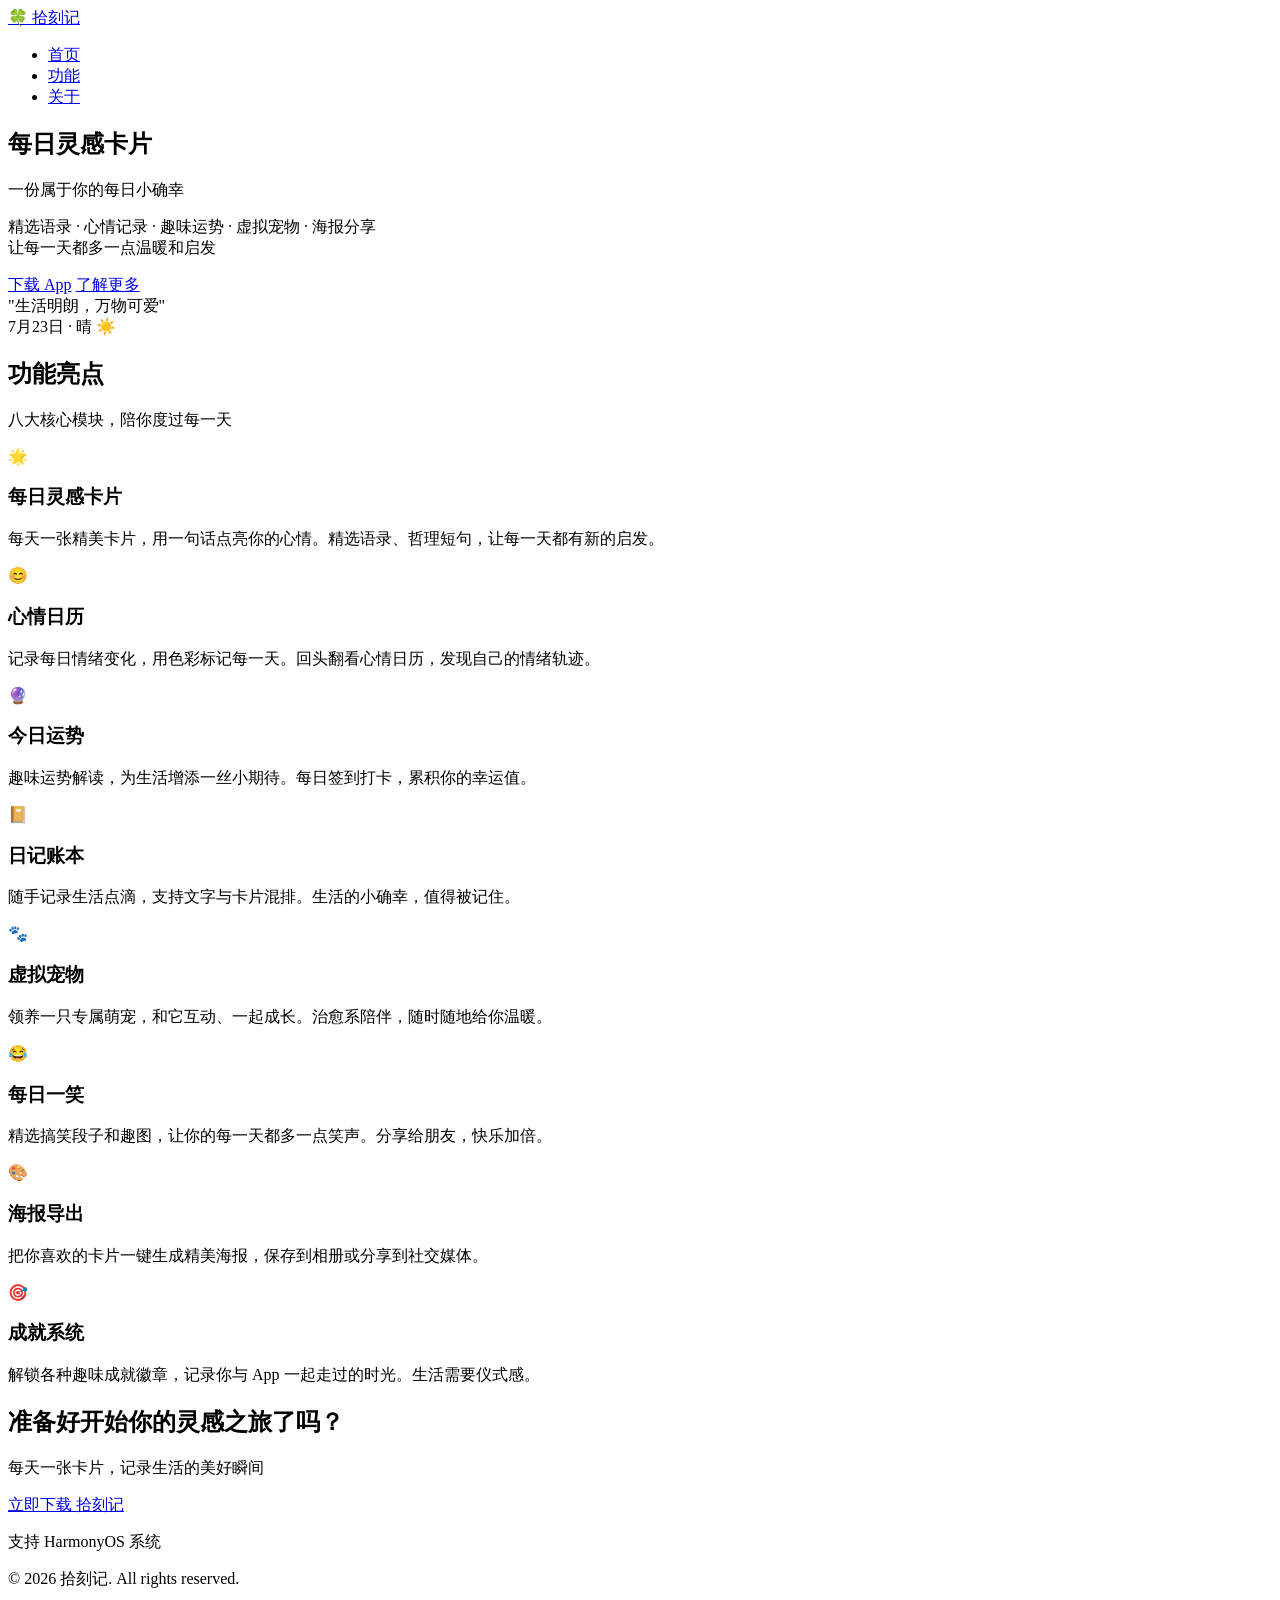
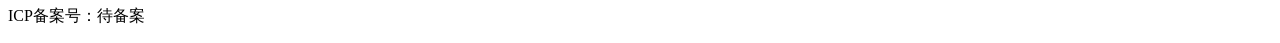
==== index.html @ 825a73a0 "Add index.html" ====
<!DOCTYPE html>
<html lang="zh-CN">
<head>
    <meta charset="UTF-8">
    <meta name="viewport" content="width=device-width, initial-scale=1.0">
    <title>首页 - 拾刻记 - 每日灵感卡片</title>
    <link rel="stylesheet" href="static/css/style.css">
</head>
<body>
    <nav class="navbar">
        <div class="container nav-inner">
            <a href="/" class="logo">🍀 拾刻记</a>
            <ul class="nav-links">
                <li><a href="/">首页</a></li>
                <li><a href="#features">功能</a></li>
                <li><a href="#about">关于</a></li>
            </ul>
        </div>
    </nav>

    <main>
<!-- Hero -->
<section class="hero">
    <div class="container">
        <div class="hero-content">
            <div class="hero-text">
                <h1>每日灵感卡片</h1>
                <p class="hero-subtitle">一份属于你的每日小确幸</p>
                <p class="hero-desc">精选语录 · 心情记录 · 趣味运势 · 虚拟宠物 · 海报分享<br>让每一天都多一点温暖和启发</p>
                <div class="hero-buttons">
                    <a href="#" class="btn btn-primary" onclick="alert('即将上线华为应用商城，敬请期待！');return false">下载 App</a>
                    <a href="#features" class="btn btn-outline">了解更多</a>
                </div>
            </div>
            <div class="hero-visual">
                <div class="app-preview">
                    <div class="phone-mockup">
                        <div class="phone-screen">
                            <div class="preview-card">
                                <div class="preview-quote">"生活明朗，万物可爱"</div>
                                <div class="preview-date">7月23日 · 晴 ☀️</div>
                            </div>
                        </div>
                    </div>
                </div>
            </div>
        </div>
    </div>
</section>

<!-- Features -->
<section id="features" class="features">
    <div class="container">
        <h2 class="section-title">功能亮点</h2>
        <p class="section-subtitle">八大核心模块，陪你度过每一天</p>
        <div class="feature-grid">
            <div class="feature-card">
                <span class="feature-icon">🌟</span>
                <h3>每日灵感卡片</h3>
                <p>每天一张精美卡片，用一句话点亮你的心情。精选语录、哲理短句，让每一天都有新的启发。</p>
            </div>
            <div class="feature-card">
                <span class="feature-icon">😊</span>
                <h3>心情日历</h3>
                <p>记录每日情绪变化，用色彩标记每一天。回头翻看心情日历，发现自己的情绪轨迹。</p>
            </div>
            <div class="feature-card">
                <span class="feature-icon">🔮</span>
                <h3>今日运势</h3>
                <p>趣味运势解读，为生活增添一丝小期待。每日签到打卡，累积你的幸运值。</p>
            </div>
            <div class="feature-card">
                <span class="feature-icon">📔</span>
                <h3>日记账本</h3>
                <p>随手记录生活点滴，支持文字与卡片混排。生活的小确幸，值得被记住。</p>
            </div>
            <div class="feature-card">
                <span class="feature-icon">🐾</span>
                <h3>虚拟宠物</h3>
                <p>领养一只专属萌宠，和它互动、一起成长。治愈系陪伴，随时随地给你温暖。</p>
            </div>
            <div class="feature-card">
                <span class="feature-icon">😂</span>
                <h3>每日一笑</h3>
                <p>精选搞笑段子和趣图，让你的每一天都多一点笑声。分享给朋友，快乐加倍。</p>
            </div>
            <div class="feature-card">
                <span class="feature-icon">🎨</span>
                <h3>海报导出</h3>
                <p>把你喜欢的卡片一键生成精美海报，保存到相册或分享到社交媒体。</p>
            </div>
            <div class="feature-card">
                <span class="feature-icon">🎯</span>
                <h3>成就系统</h3>
                <p>解锁各种趣味成就徽章，记录你与 App 一起走过的时光。生活需要仪式感。</p>
            </div>
        </div>
    </div>
</section>

<!-- CTA -->
<section class="cta">
    <div class="container">
        <h2>准备好开始你的灵感之旅了吗？</h2>
        <p>每天一张卡片，记录生活的美好瞬间</p>
        <a href="#" class="btn btn-primary btn-lg" onclick="alert('即将上线华为应用商城，敬请期待！');return false">立即下载 拾刻记</a>
        <p class="cta-note">支持 HarmonyOS 系统</p>
    </div>
</section>
    </main>

    <footer class="footer" id="about">
        <div class="container">
            <p>&copy; 2026 拾刻记. All rights reserved.</p>
            <p class="icp">ICP备案号：待备案</p>
        </div>
    </footer>
</body>
</html>
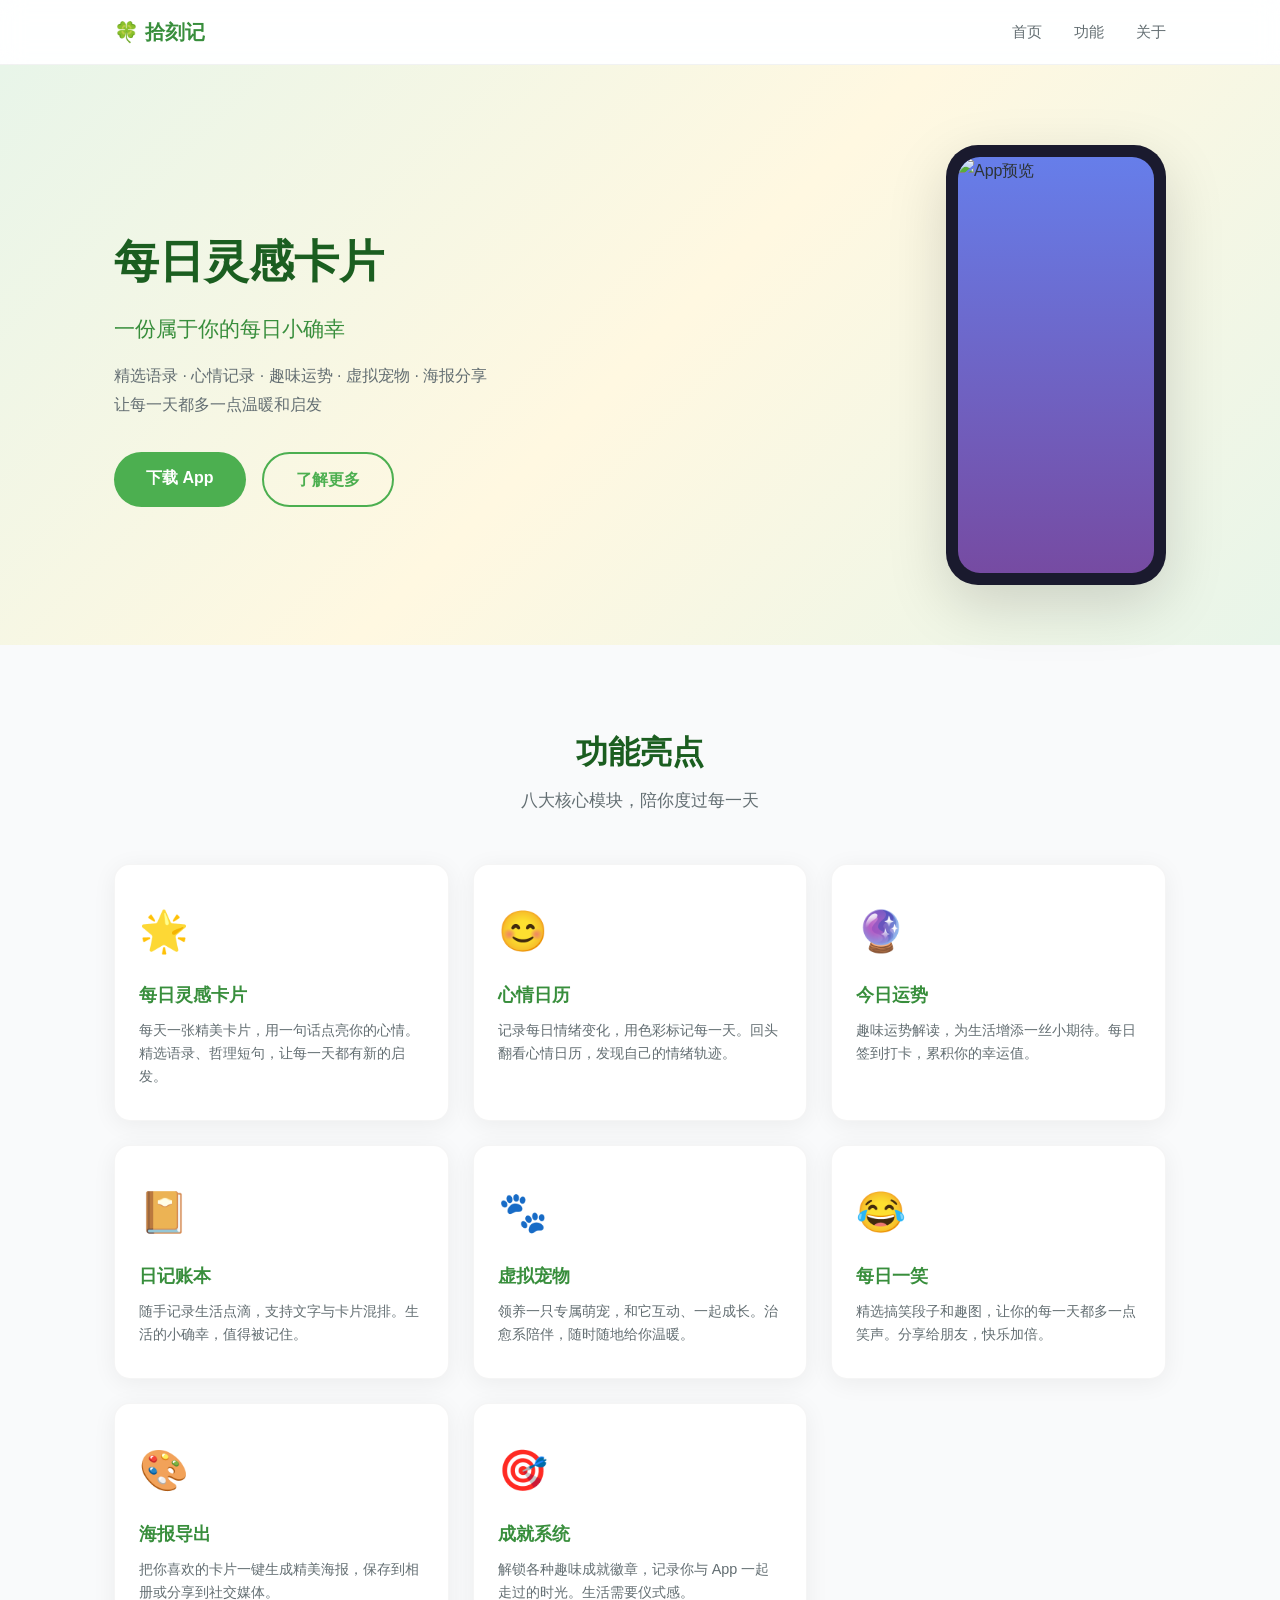
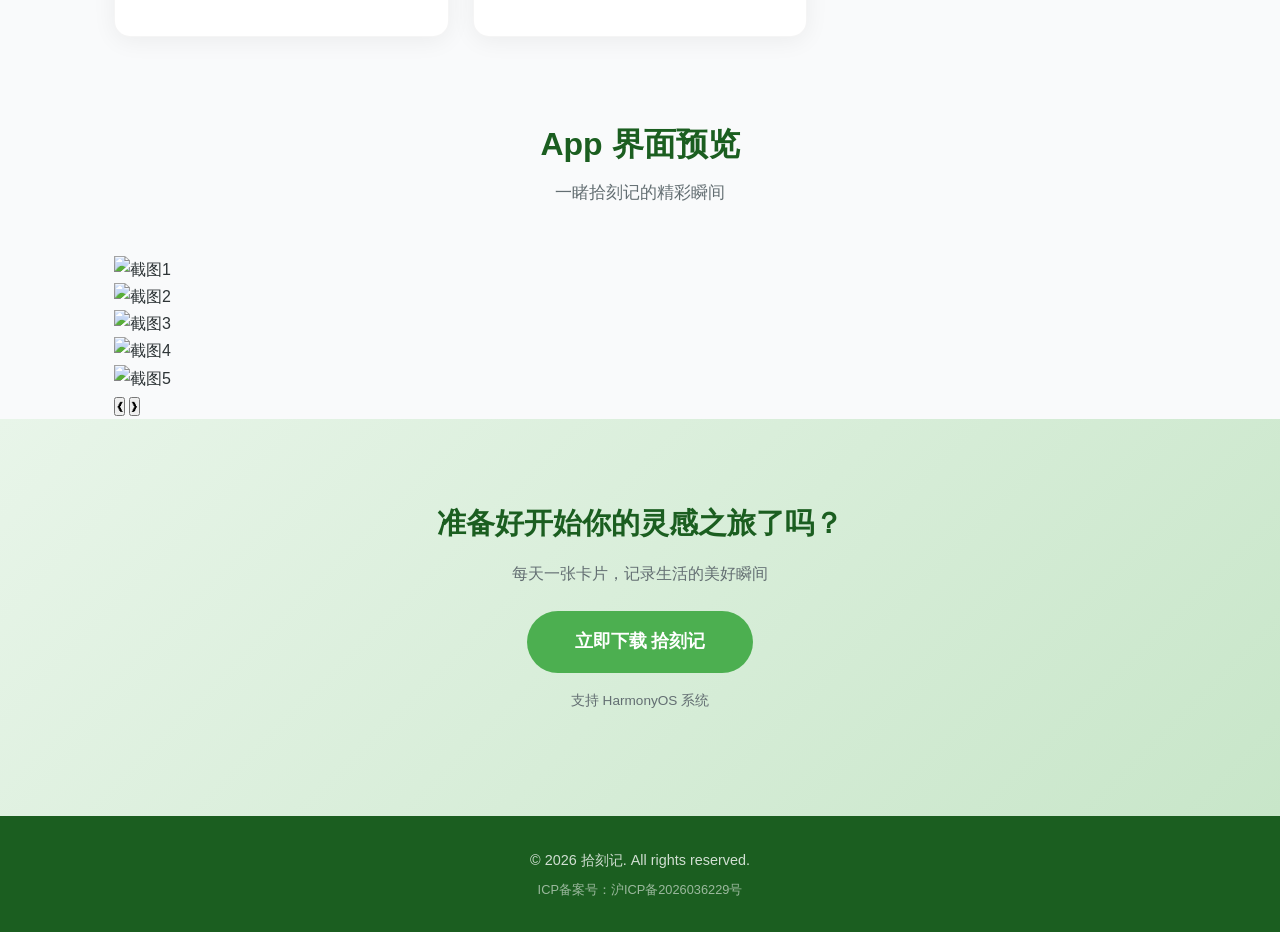
==== commit 99509f49: "Update ???" ====
--- a/index.html
+++ b/index.html
@@ -35,12 +35,7 @@
             <div class="hero-visual">
                 <div class="app-preview">
                     <div class="phone-mockup">
-                        <div class="phone-screen">
-                            <div class="preview-card">
-                                <div class="preview-quote">"生活明朗，万物可爱"</div>
-                                <div class="preview-date">7月23日 · 晴 ☀️</div>
-                            </div>
-                        </div>
+                        <div class="phone-screen"><img src="static/img/shot6.jpg" alt="App预览" style="width:100%;height:100%;object-fit:cover;border-radius:22px;"></div>
                     </div>
                 </div>
             </div>
@@ -98,6 +93,28 @@
     </div>
 </section>
 
+<!-- Screenshots -->
+<section class="screenshots">
+    <div class="container">
+        <h2 class="section-title">App 界面预览</h2>
+        <p class="section-subtitle">一睹拾刻记的精彩瞬间</p>
+        <div class="carousel">
+            <div class="carousel-track">
+                <div class="carousel-slide"><img src="static/img/shot1.jpg" alt="截图1"></div>
+                <div class="carousel-slide"><img src="static/img/shot2.jpg" alt="截图2"></div>
+                <div class="carousel-slide"><img src="static/img/shot3.jpg" alt="截图3"></div>
+                <div class="carousel-slide"><img src="static/img/shot4.jpg" alt="截图4"></div>
+                <div class="carousel-slide"><img src="static/img/shot5.jpg" alt="截图5"></div>
+            </div>
+            <button class="carousel-btn prev">&#10094;</button>
+            <button class="carousel-btn next">&#10095;</button>
+            <div class="carousel-dots">
+                <span class="dot active"></span><span class="dot"></span><span class="dot"></span><span class="dot"></span><span class="dot"></span>
+            </div>
+        </div>
+    </div>
+</section>
+
 <!-- CTA -->
 <section class="cta">
     <div class="container">
@@ -112,8 +129,27 @@
     <footer class="footer" id="about">
         <div class="container">
             <p>&copy; 2026 拾刻记. All rights reserved.</p>
-            <p class="icp">ICP备案号：待备案</p>
+            <p class="icp">ICP备案号：沪ICP备2026036229号</p>
         </div>
     </footer>
+<script>
+(function(){
+    const track = document.querySelector('.carousel-track');
+    const slides = document.querySelectorAll('.carousel-slide');
+    const dots = document.querySelectorAll('.dot');
+    const prevBtn = document.querySelector('.carousel-btn.prev');
+    const nextBtn = document.querySelector('.carousel-btn.next');
+    let idx = 0;
+    function go(n) {
+        idx = (n + slides.length) % slides.length;
+        track.style.transform = 'translateX(-' + idx + '00%)';
+        dots.forEach((d,i) => d.classList.toggle('active', i === idx));
+    }
+    prevBtn.addEventListener('click', () => go(idx - 1));
+    nextBtn.addEventListener('click', () => go(idx + 1));
+    dots.forEach((d,i) => d.addEventListener('click', () => go(i)));
+    setInterval(() => go(idx + 1), 4000);
+})();
+</script>
 </body>
 </html>
--- a/static/css/style.css
+++ b/static/css/style.css
@@ -0,0 +1,196 @@
+/* ===== Reset & Base ===== */
+*, *::before, *::after { box-sizing: border-box; margin: 0; padding: 0; }
+
+:root {
+    --primary: #4CAF50;
+    --primary-dark: #388E3C;
+    --accent: #FF9800;
+    --bg: #f9fafb;
+    --bg-warm: #fff8f0;
+    --text: #2d3436;
+    --text-light: #636e72;
+    --card-bg: #ffffff;
+    --shadow: 0 4px 24px rgba(0,0,0,0.06);
+    --shadow-hover: 0 8px 32px rgba(0,0,0,0.10);
+    --radius: 16px;
+}
+
+html { scroll-behavior: smooth; }
+
+body {
+    font-family: -apple-system, BlinkMacSystemFont, "Segoe UI", "PingFang SC", "Microsoft YaHei", sans-serif;
+    color: var(--text);
+    background: var(--bg);
+    line-height: 1.7;
+    min-height: 100vh;
+    display: flex;
+    flex-direction: column;
+}
+
+.container { max-width: 1100px; margin: 0 auto; padding: 0 24px; }
+
+a { color: inherit; text-decoration: none; }
+
+/* ===== Navbar ===== */
+.navbar {
+    background: rgba(255,255,255,0.85);
+    backdrop-filter: blur(12px);
+    -webkit-backdrop-filter: blur(12px);
+    border-bottom: 1px solid rgba(0,0,0,0.05);
+    position: sticky; top: 0; z-index: 100;
+}
+
+.nav-inner {
+    display: flex; justify-content: space-between; align-items: center;
+    height: 64px;
+}
+
+.logo { font-size: 1.25rem; font-weight: 700; color: var(--primary-dark); }
+
+.nav-links { display: flex; gap: 32px; list-style: none; }
+.nav-links a { font-size: 0.95rem; color: var(--text-light); transition: color 0.2s; }
+.nav-links a:hover { color: var(--primary); }
+
+/* ===== Buttons ===== */
+.btn {
+    display: inline-block; padding: 12px 32px; border-radius: 50px;
+    font-size: 1rem; font-weight: 600; transition: all 0.3s;
+    cursor: pointer; border: none;
+}
+.btn-primary { background: var(--primary); color: #fff; }
+.btn-primary:hover { background: var(--primary-dark); transform: translateY(-2px); box-shadow: 0 6px 20px rgba(76,175,80,0.35); }
+.btn-outline { background: transparent; color: var(--primary); border: 2px solid var(--primary); }
+.btn-outline:hover { background: var(--primary); color: #fff; }
+.btn-lg { padding: 16px 48px; font-size: 1.1rem; }
+
+/* ===== Hero ===== */
+.hero {
+    padding: 80px 0 60px;
+    background: linear-gradient(135deg, #e8f5e9 0%, #fff8e1 50%, #e8f5e9 100%);
+}
+
+.hero-content {
+    display: flex; align-items: center; gap: 60px;
+}
+
+.hero-text { flex: 1; }
+.hero-text h1 { font-size: 2.8rem; font-weight: 800; color: #1b5e20; margin-bottom: 12px; }
+.hero-subtitle { font-size: 1.3rem; color: var(--primary-dark); margin-bottom: 16px; font-weight: 500; }
+.hero-desc { font-size: 1rem; color: var(--text-light); line-height: 1.8; margin-bottom: 32px; }
+
+.hero-buttons { display: flex; gap: 16px; }
+
+/* Phone Mockup */
+.hero-visual { flex-shrink: 0; }
+.phone-mockup {
+    width: 220px; height: 440px;
+    background: #1a1a2e; border-radius: 32px;
+    padding: 12px; box-shadow: 0 20px 60px rgba(0,0,0,0.15);
+}
+.phone-screen {
+    width: 100%; height: 100%;
+    background: linear-gradient(180deg, #667eea 0%, #764ba2 100%);
+    border-radius: 22px;
+    display: flex; align-items: center; justify-content: center;
+    overflow: hidden;
+}
+.preview-card {
+    background: rgba(255,255,255,0.15);
+    backdrop-filter: blur(10px);
+    border-radius: 16px; padding: 24px 20px;
+    text-align: center; color: #fff;
+    margin: 20px;
+}
+.preview-quote {
+    font-size: 1.1rem; font-weight: 600; margin-bottom: 12px;
+    font-style: italic;
+}
+.preview-date { font-size: 0.85rem; opacity: 0.8; }
+
+/* ===== Sections ===== */
+.section-title {
+    font-size: 2rem; font-weight: 700; text-align: center;
+    color: #1b5e20; margin-bottom: 8px;
+}
+.section-subtitle {
+    text-align: center; color: var(--text-light); margin-bottom: 48px;
+    font-size: 1.05rem;
+}
+
+/* ===== Features ===== */
+.features {
+    padding: 80px 0;
+    background: var(--bg);
+}
+
+.feature-grid {
+    display: grid;
+    grid-template-columns: repeat(auto-fill, minmax(250px, 1fr));
+    gap: 24px;
+}
+
+.feature-card {
+    background: var(--card-bg);
+    border-radius: var(--radius);
+    padding: 32px 24px;
+    box-shadow: var(--shadow);
+    transition: all 0.3s ease;
+    border: 1px solid rgba(0,0,0,0.04);
+}
+.feature-card:hover {
+    transform: translateY(-4px);
+    box-shadow: var(--shadow-hover);
+}
+
+.feature-icon { font-size: 2.5rem; display: block; margin-bottom: 16px; }
+.feature-card h3 { font-size: 1.1rem; color: var(--primary-dark); margin-bottom: 8px; }
+.feature-card p { font-size: 0.9rem; color: var(--text-light); line-height: 1.6; }
+
+/* ===== CTA ===== */
+.cta {
+    padding: 80px 0;
+    text-align: center;
+    background: linear-gradient(135deg, #e8f5e9, #c8e6c9);
+}
+.cta h2 { font-size: 1.8rem; color: #1b5e20; margin-bottom: 12px; }
+.cta p { color: var(--text-light); margin-bottom: 24px; }
+.cta-note { margin-top: 16px; font-size: 0.85rem; color: var(--text-light); }
+
+/* ===== About Page ===== */
+.about-page { padding: 80px 0; flex: 1; }
+
+.about-content {
+    max-width: 700px; margin: 0 auto;
+    display: flex; flex-direction: column; gap: 24px;
+}
+
+.about-card {
+    background: var(--card-bg);
+    border-radius: var(--radius);
+    padding: 28px 32px;
+    box-shadow: var(--shadow);
+    border: 1px solid rgba(0,0,0,0.04);
+}
+.about-card h3 { color: var(--primary-dark); margin-bottom: 10px; font-size: 1.1rem; }
+.about-card p { color: var(--text-light); font-size: 0.95rem; line-height: 1.8; }
+
+/* ===== Footer ===== */
+.footer {
+    background: #1b5e20; color: rgba(255,255,255,0.8);
+    text-align: center; padding: 32px 0; margin-top: auto;
+    font-size: 0.9rem;
+}
+.footer p + p { margin-top: 6px; }
+.icp { font-size: 0.8rem; opacity: 0.7; }
+
+/* ===== Responsive ===== */
+@media (max-width: 768px) {
+    .hero-content { flex-direction: column; text-align: center; gap: 40px; }
+    .hero-text h1 { font-size: 2rem; }
+    .hero-buttons { justify-content: center; }
+    .phone-mockup { width: 180px; height: 360px; }
+
+    .feature-grid { grid-template-columns: 1fr; }
+    .nav-inner { flex-direction: column; height: auto; padding: 12px 0; gap: 8px; }
+    .nav-links { gap: 20px; }
+}
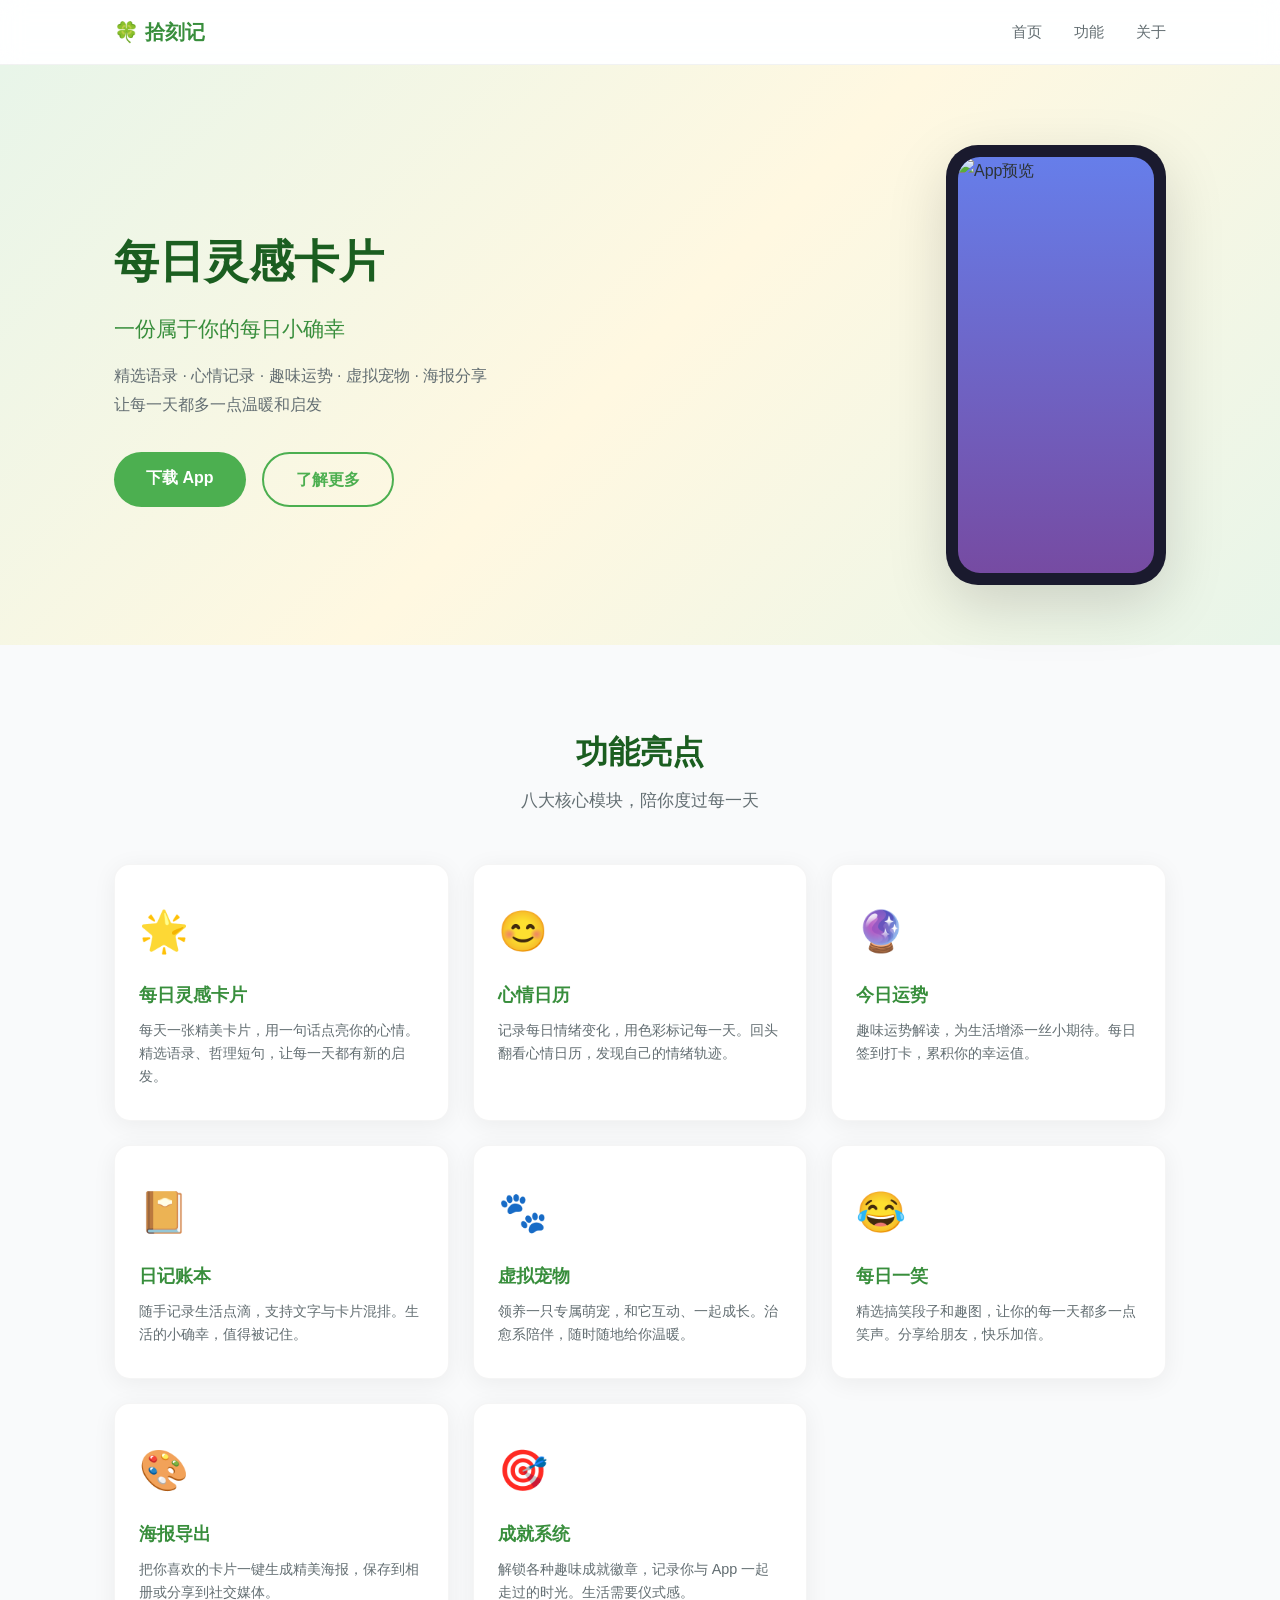
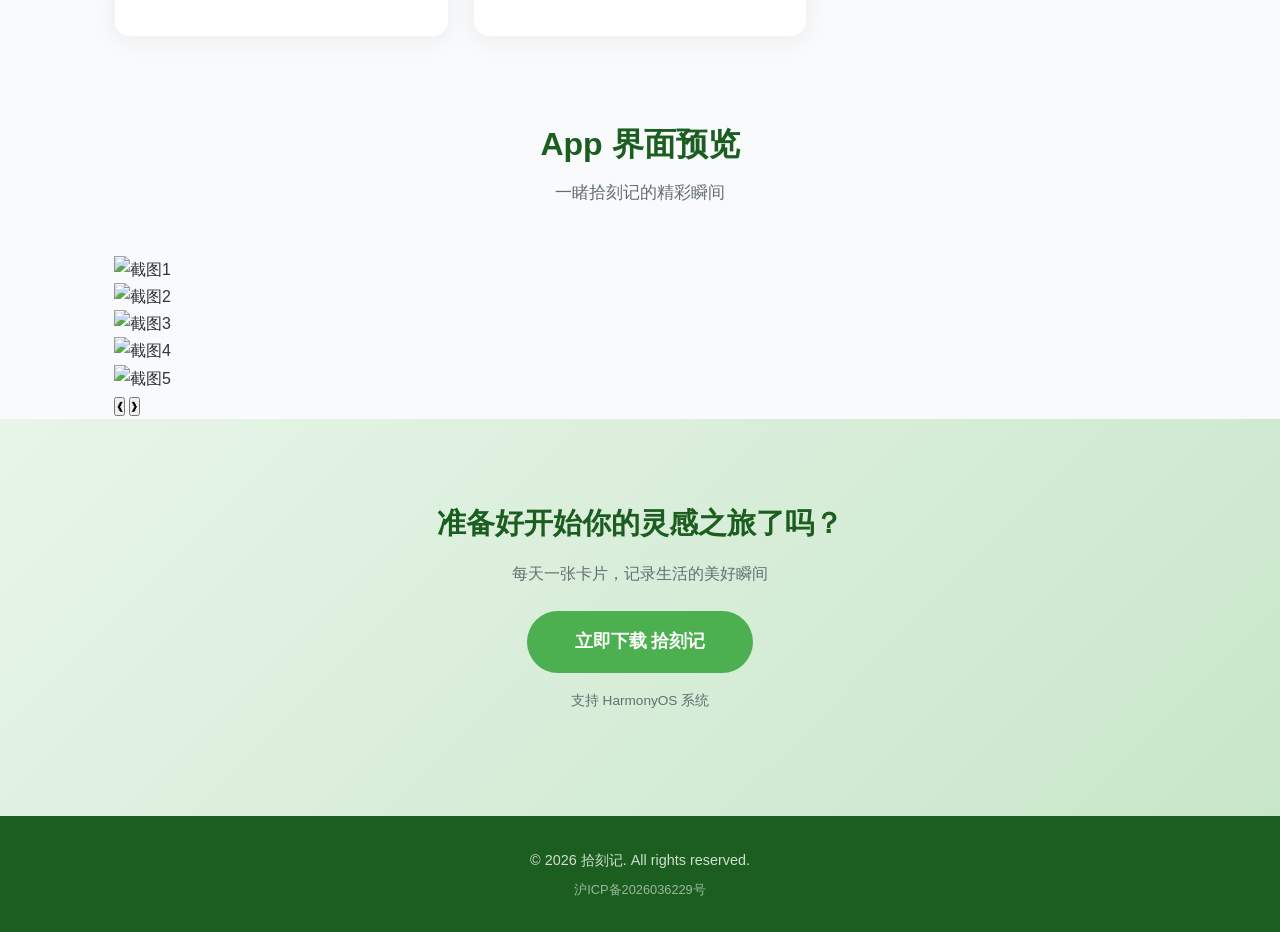
==== commit a89541c9: "?????????" ====
--- a/index.html
+++ b/index.html
@@ -129,7 +129,7 @@
     <footer class="footer" id="about">
         <div class="container">
             <p>&copy; 2026 拾刻记. All rights reserved.</p>
-            <p class="icp">ICP备案号：沪ICP备2026036229号</p>
+            <p class="icp"><a href="https://beian.miit.gov.cn/" target="_blank" rel="noopener" class="icp-link">沪ICP备2026036229号</a></p>
         </div>
     </footer>
 <script>
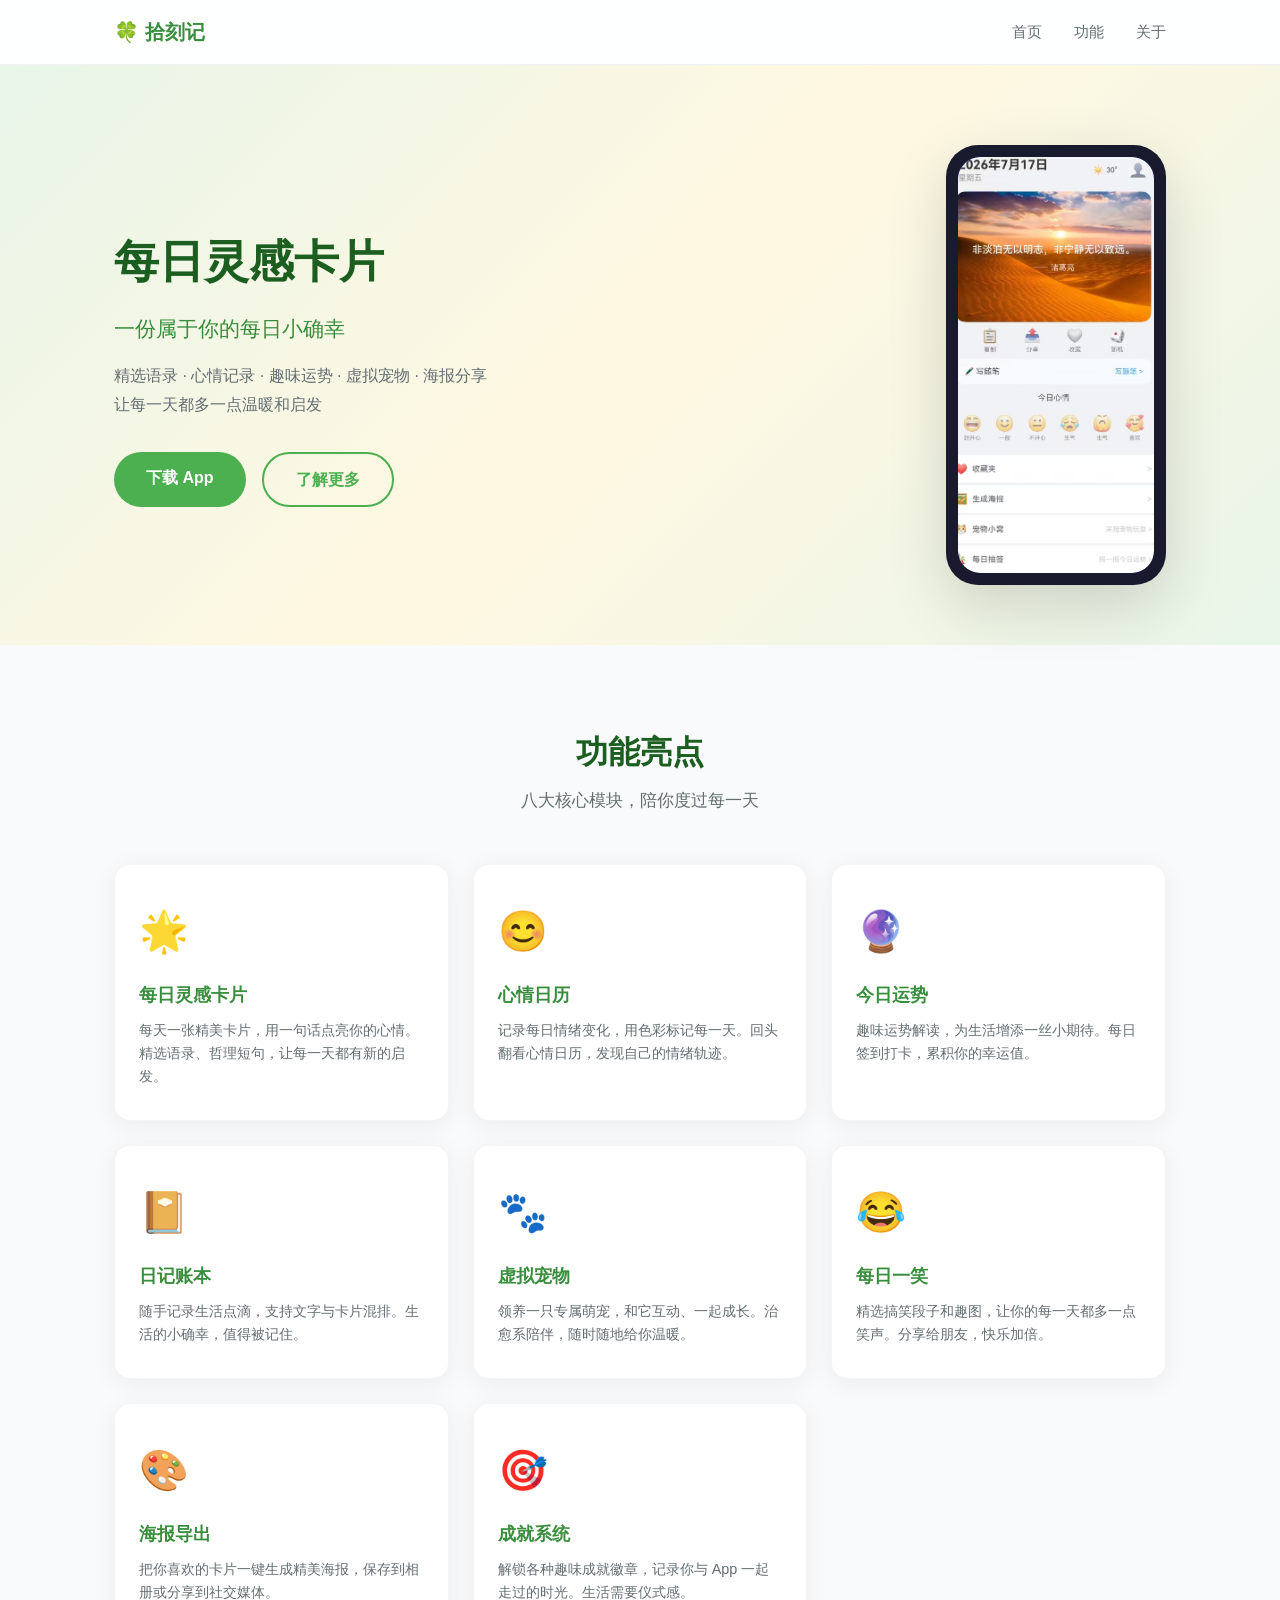
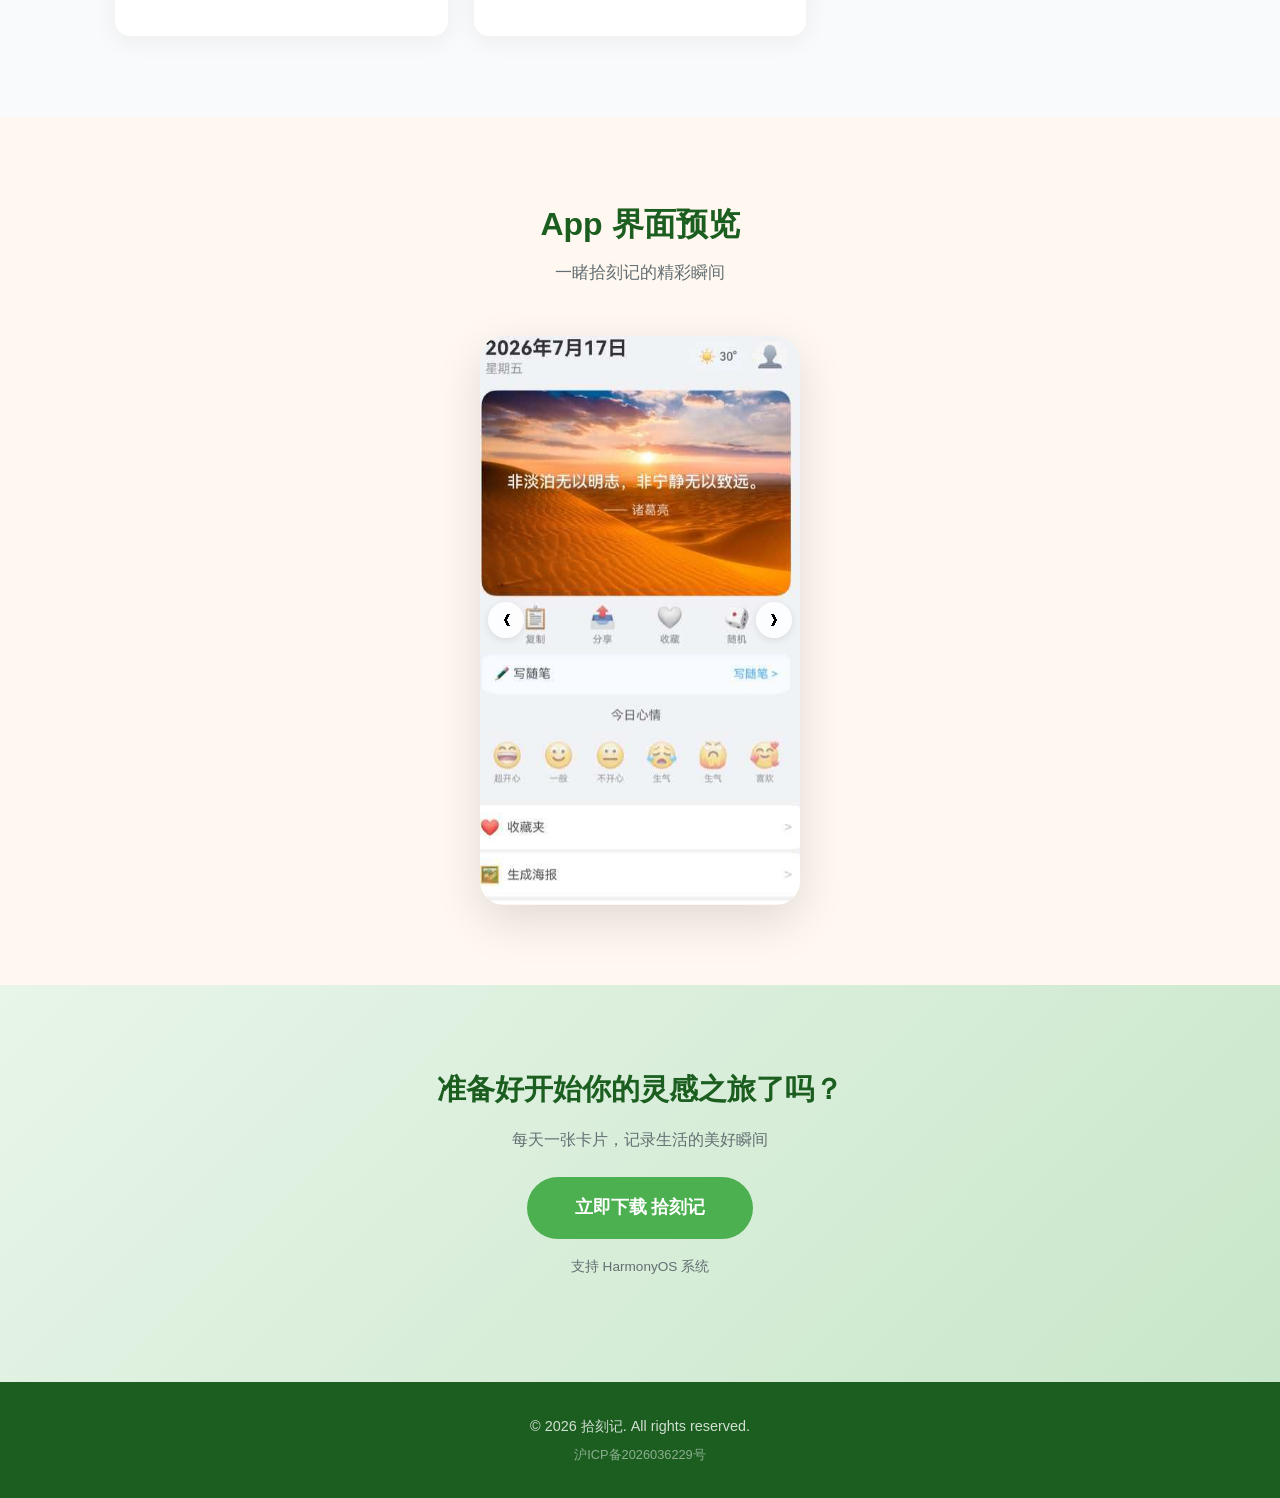
==== commit ddbe2cd1: "?????????????" ====
--- a/index.html
+++ b/index.html
@@ -28,7 +28,7 @@
                 <p class="hero-subtitle">一份属于你的每日小确幸</p>
                 <p class="hero-desc">精选语录 · 心情记录 · 趣味运势 · 虚拟宠物 · 海报分享<br>让每一天都多一点温暖和启发</p>
                 <div class="hero-buttons">
-                    <a href="#" class="btn btn-primary" onclick="alert('即将上线华为应用商城，敬请期待！');return false">下载 App</a>
+                    <a href="https://appgallery.huawei.com/app/detail?id=com.shikeji.app&amp;channelId=SHARE&amp;source=appshare" class="btn btn-primary" target="_blank">下载 App</a>
                     <a href="#features" class="btn btn-outline">了解更多</a>
                 </div>
             </div>
@@ -120,7 +120,7 @@
     <div class="container">
         <h2>准备好开始你的灵感之旅了吗？</h2>
         <p>每天一张卡片，记录生活的美好瞬间</p>
-        <a href="#" class="btn btn-primary btn-lg" onclick="alert('即将上线华为应用商城，敬请期待！');return false">立即下载 拾刻记</a>
+        <a href="https://appgallery.huawei.com/app/detail?id=com.shikeji.app&amp;channelId=SHARE&amp;source=appshare" class="btn btn-primary btn-lg" target="_blank">立即下载 拾刻记</a>
         <p class="cta-note">支持 HarmonyOS 系统</p>
     </div>
 </section>
--- a/static/css/style.css
+++ b/static/css/style.css
@@ -194,3 +194,65 @@
     .nav-inner { flex-direction: column; height: auto; padding: 12px 0; gap: 8px; }
     .nav-links { gap: 20px; }
 }
+
+/* ===== Screenshots Carousel ===== */
+.screenshots {
+    padding: 80px 0;
+    background: var(--bg-warm);
+}
+.carousel {
+    position: relative;
+    max-width: 320px;
+    margin: 0 auto;
+    overflow: hidden;
+    border-radius: 24px;
+    box-shadow: 0 16px 48px rgba(0,0,0,0.12);
+}
+.carousel-track {
+    display: flex;
+    transition: transform 0.4s ease;
+}
+.carousel-slide {
+    min-width: 100%;
+}
+.carousel-slide img {
+    width: 100%;
+    display: block;
+}
+.carousel-btn {
+    position: absolute;
+    top: 50%;
+    transform: translateY(-50%);
+    background: rgba(255,255,255,0.85);
+    border: none;
+    width: 36px;
+    height: 36px;
+    border-radius: 50%;
+    font-size: 1rem;
+    cursor: pointer;
+    box-shadow: 0 2px 8px rgba(0,0,0,0.1);
+    transition: background 0.2s;
+    z-index: 2;
+}
+.carousel-btn:hover { background: #fff; }
+.carousel-btn.prev { left: 8px; }
+.carousel-btn.next { right: 8px; }
+.carousel-dots {
+    position: absolute;
+    bottom: 12px;
+    left: 50%;
+    transform: translateX(-50%);
+    display: flex;
+    gap: 6px;
+}
+.dot {
+    width: 8px;
+    height: 8px;
+    border-radius: 50%;
+    background: rgba(255,255,255,0.5);
+    cursor: pointer;
+    transition: background 0.3s;
+}
+.dot.active { background: #fff; }
+.icp-link { color: rgba(255,255,255,0.7); text-decoration: none; }
+.icp-link:hover { color: #fff; text-decoration: underline; }
